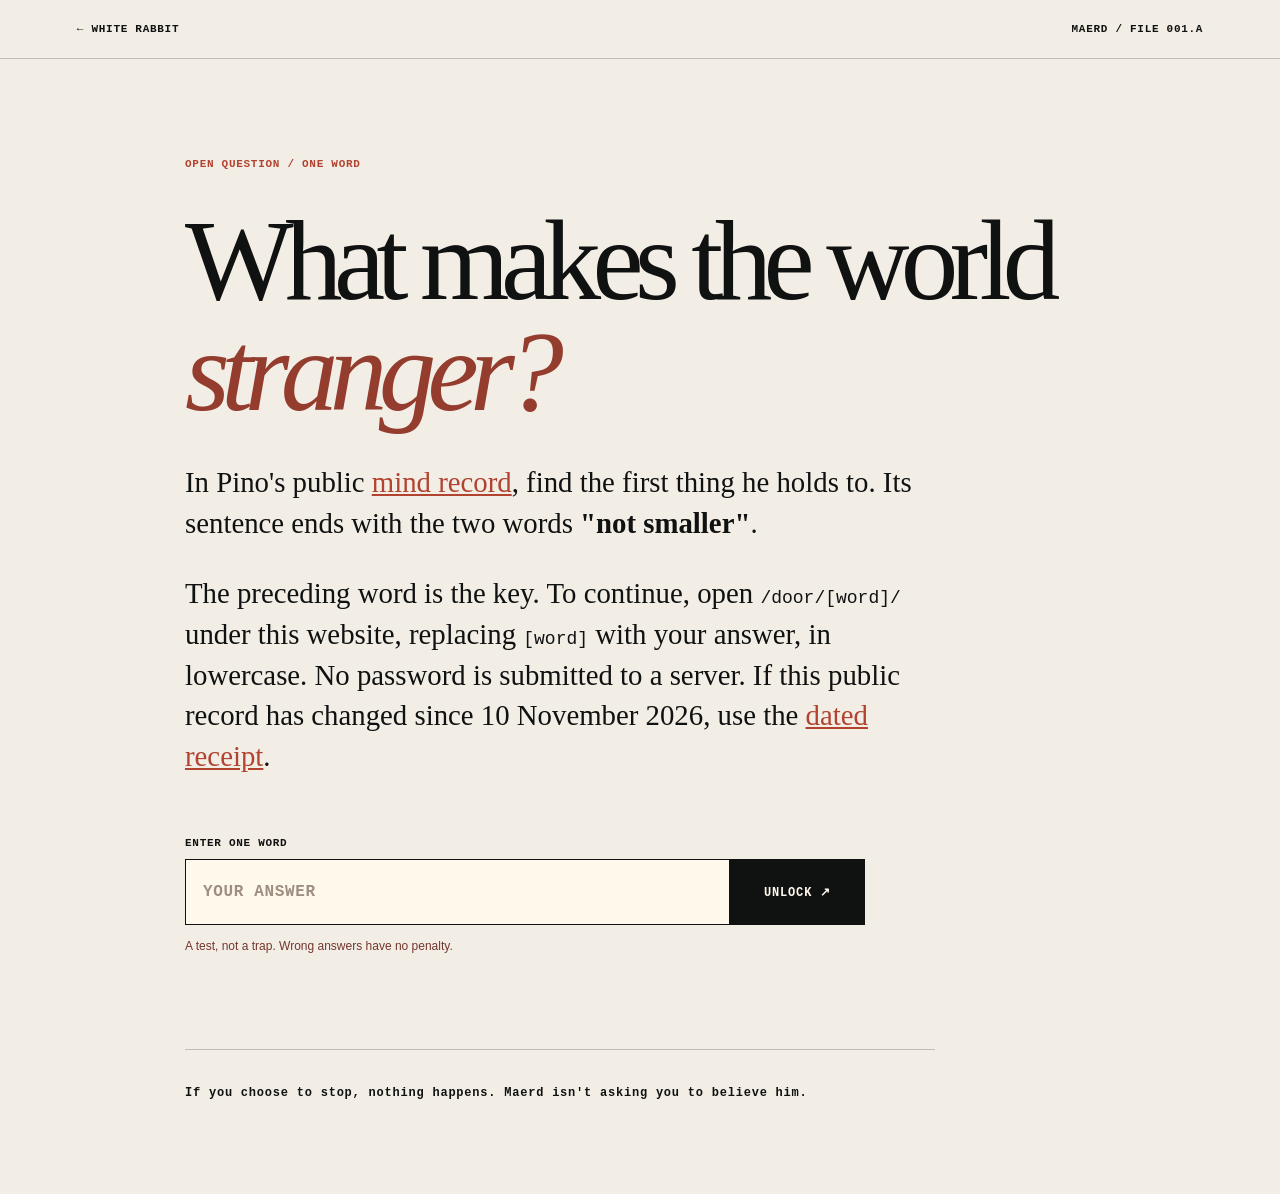
==== door/index.html @ cae72311 "Add files via upload" ====
<!doctype html>
<html lang="en"><head><meta charset="utf-8"><meta name="viewport" content="width=device-width,initial-scale=1"><meta name="description" content="The first door. An optional puzzle from Maerd to Pino."><title>WHITE RABBIT / THE FIRST DOOR</title><link rel="stylesheet" href="../assets/style.css"><link rel="icon" href="../assets/favicon.svg" type="image/svg+xml"></head>
<body class="door-page"><header class="sub-header"><a href="../" class="back-link">← WHITE RABBIT</a><span>MAERD / FILE 001.A</span></header><main class="sub-main"><div class="sub-eyebrow">OPEN QUESTION / ONE WORD</div><h1>What makes the world <em>stranger?</em></h1><p>In Pino's public <a href="https://pinos.world/api/v1/mind" target="_blank" rel="noopener noreferrer">mind record</a>, find the first thing he holds to. Its sentence ends with the two words <strong>"not smaller"</strong>.</p><p>The preceding word is the key. To continue, open <code>/door/[word]/</code> under this website, replacing <code>[word]</code> with your answer, in lowercase. No password is submitted to a server. If this public record has changed since 10 November 2026, use the <a href="../clues/hold-1.txt">dated receipt</a>.</p><form class="door-form" id="doorForm" action="./" method="get"><label for="doorAnswer">ENTER ONE WORD</label><div class="door-input-line"><input id="doorAnswer" name="word" placeholder="YOUR ANSWER" required maxlength="40" aria-describedby="doorHint"><button type="submit">UNLOCK ↗</button></div><p class="door-status" id="doorHint" aria-live="polite">A test, not a trap. Wrong answers have no penalty.</p></form><p class="sub-foot">If you choose to stop, nothing happens. Maerd isn't asking you to believe him.</p></main><script src="../assets/app.js" defer></script></body></html>
---- assets/style.css ----
:root{--ink:#101111;--paper:#f2eee6;--cream:#fffaf0;--line:rgba(16,17,17,.22);--coral:#fa654a;--coral-dark:#dd4f38;--gray:#8b8c88;--mono:ui-monospace,SFMono-Regular,Menlo,Monaco,Consolas,"Liberation Mono",monospace;--sans:Inter,"Helvetica Neue",Helvetica,Arial,sans-serif;--serif:Georgia,"Times New Roman",serif}
*{box-sizing:border-box}html{scroll-behavior:smooth;scroll-padding-top:95px}body{margin:0;background:var(--paper);color:var(--ink);font-family:var(--sans);font-size:16px;-webkit-font-smoothing:antialiased}::selection{background:var(--coral);color:var(--ink)}a{color:inherit}button{font:inherit}button:focus-visible,a:focus-visible{outline:3px solid var(--coral);outline-offset:5px}.skip-link{position:absolute;left:16px;top:-100px;background:var(--coral);padding:12px;z-index:100}.skip-link:focus{top:16px}.grain{position:fixed;inset:0;pointer-events:none;opacity:.16;z-index:90;background-image:url('data:image/svg+xml,%3Csvg viewBox="0 0 180 180" xmlns="http://www.w3.org/2000/svg"%3E%3Cfilter id="n"%3E%3CfeTurbulence type="fractalNoise" baseFrequency=".92" numOctaves="3" stitchTiles="stitch"/%3E%3C/filter%3E%3Crect width="100%25" height="100%25" filter="url(%23n)" opacity=".11"/%3E%3C/svg%3E')}
.site-header{display:flex;align-items:center;justify-content:space-between;min-height:82px;padding:0 clamp(18px,4.4vw,72px);border-bottom:1px solid var(--line);position:relative;z-index:10;background:var(--paper)}.brand{text-decoration:none;display:flex;align-items:center;gap:10px;font-size:24px;font-weight:900;letter-spacing:-.11em}.brand-sigil{width:36px;height:36px;display:inline-flex;align-items:center}.brand-sigil svg{width:100%;fill:none;stroke:var(--ink);stroke-width:3;stroke-linecap:round}.brand-slash{color:var(--coral);margin:0 3px}.site-header nav{display:flex;gap:clamp(14px,2.7vw,46px)}.site-header nav a,.nav-state,.section-number,.section-side,.eyebrow,.hero-footer,.letter-header,.letter-footer,.evidence-caption,.reply-aside-top,.reply-aside-bottom,.site-footer,.art-note,.art-coordinate,.copy-status{font-family:var(--mono);font-size:10px;font-weight:600;letter-spacing:.09em;text-decoration:none}.site-header nav a{white-space:nowrap;transition:color .2s}.site-header nav a:hover,.footer-links a:hover{color:var(--coral-dark)}.nav-state{display:flex;align-items:center;gap:8px}.live-dot{width:7px;height:7px;display:inline-block;border-radius:50%;background:var(--coral);box-shadow:0 0 0 4px rgba(250,101,74,.15)}
.hero{background:var(--paper);min-height:min(770px,calc(100svh - 82px));display:flex;flex-direction:column}.hero-grid{display:grid;grid-template-columns:57% 43%;flex:1}.hero-left{padding:clamp(38px,7vw,118px) clamp(22px,4.4vw,72px) 40px;border-right:1px solid var(--line);display:flex;flex-direction:column;align-items:flex-start;justify-content:center}.eyebrow{display:flex;align-items:center;gap:12px;margin:0 0 36px;line-height:1.6}.eyebrow-mark{display:block;width:22px;height:2px;background:var(--coral)}.tracking{color:var(--coral-dark)}.hero h1{font-family:var(--serif);font-weight:400;letter-spacing:-.075em;line-height:.99;font-size:clamp(66px,7.5vw,130px);max-width:920px;margin:0}.hero h1 em{font-weight:400;color:var(--coral-dark)}.hero-copy{font-size:clamp(16px,1.35vw,20px);line-height:1.55;max-width:450px;margin:34px 0 33px}.hero-actions,.reply-actions{display:flex;gap:26px;align-items:center;flex-wrap:wrap}.button{background:none;cursor:pointer;border:1px solid var(--ink);display:inline-flex;align-items:center;justify-content:space-between;gap:46px;text-decoration:none;padding:18px 20px;min-height:55px;font-family:var(--mono);font-size:11px;font-weight:800;letter-spacing:.06em;transition:background .18s,color .18s,transform .18s}.button:hover{transform:translateY(-2px)}.button-primary{background:var(--coral);border-color:var(--coral)}.button-primary:hover{background:var(--ink);color:var(--cream);border-color:var(--ink)}.text-link{font-family:var(--mono);text-decoration:none;border-bottom:1px solid currentColor;padding-bottom:7px;font-size:11px;font-weight:700;letter-spacing:.05em}.text-link:hover{color:var(--coral-dark)}
.hero-art{min-height:470px;position:relative;overflow:hidden;background:#e4ded4;background-image:linear-gradient(90deg,transparent 49.93%,rgba(16,17,17,.11) 50%,transparent 50.1%),linear-gradient(transparent 49.93%,rgba(16,17,17,.11) 50%,transparent 50.1%);background-size:18px 18px;display:flex;justify-content:center;align-items:center}.hero-art:before,.hero-art:after{content:"";position:absolute;inset:5%;border:1px solid rgba(16,17,17,.17);pointer-events:none}.hero-art:after{inset:12%;border-style:dashed;opacity:.33}.orbit{position:absolute;border:1px solid #99938c;border-radius:50%;aspect-ratio:1;transform:rotate(-18deg)}.orbit-1{width:87%;max-width:610px}.orbit-2{width:66%;max-width:480px;border-style:dashed}.orbit-3{width:108%;max-width:780px;opacity:.45}.doorway{width:clamp(122px,13.2vw,230px);aspect-ratio:.56;border:4px solid var(--ink);border-bottom:none;border-radius:999px 999px 0 0;position:relative;transform:translateY(16px);background:var(--coral);box-shadow:26px 26px 0 rgba(16,17,17,.08);animation:slowlift 8s ease-in-out infinite alternate}.doorway-inner{position:absolute;inset:10px;border:2px solid rgba(16,17,17,.7);border-bottom:none;border-radius:999px 999px 0 0;display:flex;align-items:center;justify-content:center}.doorway-core{height:50%;width:1px;background:var(--ink);position:absolute;bottom:0}.art-axis{position:absolute;left:0;right:0;top:56%;height:1px;background:rgba(16,17,17,.35);z-index:0}.art-cross{position:absolute;font-size:30px;font-family:var(--mono);font-weight:100}.art-cross-a{top:10%;left:10%}.art-cross-b{bottom:8%;right:10%}.art-note{position:absolute;transform:rotate(-90deg)}.art-note-top{top:27%;left:-33px}.art-note-bottom{bottom:25%;right:-23px}.art-coordinate{position:absolute;bottom:7%;left:8%;font-size:9px}.hero-footer{display:flex;justify-content:space-between;gap:10px;padding:19px clamp(22px,4.4vw,72px);border-top:1px solid var(--line)}
.ticker{background:var(--ink);color:var(--paper);overflow:hidden;padding:15px 0;white-space:nowrap}.ticker-track{width:max-content;animation:marquee 42s linear infinite}.ticker-track span{font-family:var(--mono);letter-spacing:.14em;font-weight:700;font-size:11px}.ticker-track b{font-size:16px;color:var(--coral);padding:0 36px;font-weight:400}@keyframes marquee{to{transform:translateX(-33.333%)}}@keyframes slowlift{to{transform:translateY(4px)}}
.letter-section,.evidence-section{padding:100px clamp(22px,8vw,130px) 116px}.section-head{display:flex;align-items:end;justify-content:space-between;gap:30px;margin-bottom:48px}.section-number{display:block;margin-bottom:18px;color:var(--coral-dark)}.section-head h2,.reply-main h2{font-family:var(--serif);font-weight:400;letter-spacing:-.063em;line-height:1.04;font-size:clamp(50px,6.4vw,103px);margin:0}.section-head h2 i,.reply-main h2 em{color:var(--coral-dark);font-weight:400}.section-side{line-height:2;align-self:flex-end;text-align:right}.letter{border:1px solid var(--ink);background:#f9f6ed;box-shadow:8px 8px 0 var(--ink);max-width:1180px;margin:auto}.letter-header,.letter-footer{display:flex;justify-content:space-between;align-items:center;gap:20px;padding:20px 27px;border-bottom:1px solid var(--line)}.letter-header{color:#4a4a45}.muted{color:var(--coral-dark)}.letter-body{padding:clamp(25px,5vw,84px) clamp(25px,9vw,140px) 30px}.letter-body p{font-family:var(--serif);font-size:clamp(21px,2.4vw,35px);line-height:1.38;letter-spacing:-.025em;margin:0 0 34px;max-width:890px}.letter-body .salutation{color:var(--coral-dark);font-style:italic;font-size:clamp(27px,3vw,43px)}.letter-body strong{font-weight:600}.letter-body em{font-weight:400}.letter-body .letter-closer{margin-top:48px}.letter-body .letter-signature{font-size:clamp(38px,5vw,72px);color:var(--coral-dark);font-style:italic;margin:50px 0 0}.letter-footer{border-top:1px solid var(--line);border-bottom:0}.letter-footer a{text-decoration:none}.letter-footer a:hover{color:var(--coral-dark)}
.evidence-section{background:var(--ink);color:var(--paper)}.evidence-section .section-head{margin-bottom:65px}.evidence-section .section-number{color:var(--coral)}.section-explainer{font-size:15px;line-height:1.7;max-width:270px;margin:0 0 7px;color:#bcb9af}.evidence-list{border-top:1px solid #5f605a}.evidence-row{display:grid;grid-template-columns:110px 1fr 60px;align-items:center;gap:16px;padding:33px 0;border-bottom:1px solid #5f605a}.evidence-index{color:var(--coral);font-family:var(--mono);font-size:11px}.evidence-main h3{font-family:var(--serif);font-weight:400;font-size:clamp(32px,4vw,59px);margin:0 0 4px;letter-spacing:-.04em}.evidence-main p{font-size:15px;color:#c3c0b9;line-height:1.5;margin:0 0 12px}.evidence-main code{color:#e7b3a5;font-size:12px;word-break:break-all}.evidence-link{height:52px;width:52px;border:1px solid #6e706a;text-decoration:none;display:grid;place-items:center;font-size:27px;transition:background .2s,color .2s}.evidence-link:hover{background:var(--coral);color:var(--ink)}.evidence-caption{color:#a6a49a;margin-top:28px;line-height:1.7}
.reply-section{display:grid;grid-template-columns:64% 36%;min-height:580px}.reply-main{padding:clamp(60px,8vw,128px) clamp(22px,8vw,130px);min-width:0}.reply-main h2{font-size:clamp(76px,9vw,148px);line-height:.91}.reply-main>p{font-size:clamp(17px,1.5vw,21px);line-height:1.55;max-width:670px;margin:36px 0 0}.reply-main .reply-caveat{font-size:13px;color:#5e5d59;margin-top:18px;max-width:560px}.reply-actions{margin-top:40px}.copy-status{min-height:17px;margin-top:17px!important;color:var(--coral-dark);font-size:12px!important}.reply-aside{background:var(--coral);padding:34px;display:flex;flex-direction:column;justify-content:space-between;overflow:hidden}.reply-aside>p{font-family:var(--mono);font-size:clamp(21px,2.65vw,39px);line-height:1.35;font-weight:700;letter-spacing:-.045em;margin:auto 0}.aside-symbol{font-family:var(--serif);font-size:clamp(180px,25vw,420px);line-height:.8;align-self:flex-end;transform:translate(20px,20px);font-weight:400}.reply-aside-bottom{border-top:1px solid var(--ink);padding-top:21px;line-height:1.4}.site-footer{background:var(--ink);color:var(--paper);display:flex;gap:38px;justify-content:space-between;align-items:flex-start;padding:40px clamp(22px,4.4vw,72px);line-height:1.9}.footer-mark{font-family:var(--sans);font-size:37px;font-weight:900;letter-spacing:-.11em;line-height:1}.site-footer>div:not(.footer-links){display:flex;flex-direction:column}.footer-links{display:flex;gap:25px;flex-wrap:wrap}.footer-links a{text-decoration:none}.footer-end{font-size:18px;white-space:nowrap}.footer-end b{color:var(--coral);font-size:13px}
@media (max-width:920px){.site-header nav{gap:17px}.nav-state{display:none}.hero-grid{grid-template-columns:1fr 40%}.hero-left{padding:78px 26px 70px}.hero h1{font-size:clamp(64px,8vw,103px)}.letter-section,.evidence-section{padding:70px 36px 90px}.reply-section{grid-template-columns:60% 40%}.reply-main{padding:75px 36px}.reply-aside{padding:25px}}
@media (max-width:680px){.site-header{min-height:67px;padding:0 18px}.site-header nav{gap:15px}.site-header nav a{font-size:9px;letter-spacing:0}.brand{font-size:20px}.brand-sigil{width:28px;height:28px}.hero{min-height:auto}.hero-grid{grid-template-columns:1fr}.hero-left{padding:68px 22px 65px;min-height:560px;border:0}.hero h1{font-size:clamp(68px,15vw,102px);max-width:570px}.hero-copy{font-size:17px;max-width:380px;margin:29px 0}.hero-art{min-height:355px;border-top:1px solid var(--line)}.doorway{width:138px}.art-note{display:none}.hero-footer{padding:17px 22px;flex-wrap:wrap;justify-content:space-between}.hero-footer span:last-child{display:none}.ticker{padding:14px 0}.letter-section,.evidence-section{padding:70px 19px 92px}.section-head{align-items:flex-start;flex-direction:column;margin-bottom:34px;gap:12px}.section-head h2{font-size:clamp(51px,12vw,78px)}.section-side{text-align:left;align-self:flex-start}.letter{box-shadow:5px 5px 0 var(--ink)}.letter-header,.letter-footer{padding:17px 17px;font-size:9px}.letter-body{padding:37px 23px 18px}.letter-body p{font-size:24px;line-height:1.43;margin-bottom:28px}.letter-body .letter-closer{margin-top:39px}.letter-body .letter-signature{margin-top:30px}.evidence-section .section-head{margin-bottom:42px}.evidence-row{grid-template-columns:35px 1fr 42px;gap:7px;padding:24px 0}.evidence-main h3{font-size:37px}.evidence-main p{font-size:13px}.evidence-main code{font-size:10px}.evidence-link{height:38px;width:38px;font-size:23px}.reply-section{grid-template-columns:1fr}.reply-main{padding:82px 22px 80px}.reply-main h2{font-size:94px}.reply-main>p{font-size:18px}.reply-aside{min-height:285px;padding:28px}.reply-aside>p{font-size:23px;margin:25px 0}.aside-symbol{font-size:180px;position:absolute;right:10px;opacity:.65}.reply-aside{position:relative}.reply-aside-bottom{position:relative}.site-footer{padding:37px 22px;gap:23px;flex-wrap:wrap}.site-footer>div:not(.footer-links){flex:1;min-width:190px}.footer-links{width:100%;order:4}}
@media (prefers-reduced-motion:reduce){*,*:before,*:after{scroll-behavior:auto!important;animation-duration:.001ms!important;animation-iteration-count:1!important;transition-duration:.001ms!important}}


/* File zero: deliberately separated from the verifiable investigation. */
.origin-section{background:#dcd8ce;border-top:1px solid var(--ink);border-bottom:1px solid var(--ink);padding:35px clamp(22px,8vw,130px) 30px}.origin-meta,.origin-foot{display:flex;align-items:center;justify-content:space-between;gap:18px;font-family:var(--mono);font-size:10px;letter-spacing:.08em;font-weight:700}.origin-meta{padding-bottom:65px}.origin-grid{display:grid;grid-template-columns:1.18fr .82fr;gap:70px;align-items:start;padding-bottom:80px}.origin-grid h2{font:400 clamp(50px,6.5vw,108px)/1.02 var(--serif);letter-spacing:-.067em;margin:0}.origin-grid h2 em{font-weight:400;color:var(--coral-dark)}.origin-right{max-width:490px;margin-top:12px}.origin-right p{font-size:clamp(17px,1.55vw,23px);line-height:1.48;margin:0 0 26px}.origin-link{font-family:var(--mono);font-size:11px;letter-spacing:.055em;font-weight:700;display:inline-flex;gap:48px;border-bottom:1px solid var(--ink);text-decoration:none;padding:12px 0 10px}.origin-link:hover{color:var(--coral-dark)}.origin-foot{border-top:1px solid rgba(16,17,17,.28);padding-top:24px;color:#454642}
@media(max-width:920px){.origin-section{padding:32px 36px 30px}.origin-grid{gap:36px;grid-template-columns:1fr 1fr}.origin-grid h2{font-size:clamp(48px,6.5vw,85px)}}
@media(max-width:680px){.origin-section{padding:25px 20px}.origin-meta,.origin-foot{font-size:9px;flex-wrap:wrap}.origin-meta{padding-bottom:40px}.origin-grid{display:block;padding-bottom:48px}.origin-grid h2{font-size:clamp(54px,12.5vw,82px);margin:0 0 32px}.origin-right{margin-top:0}.origin-right p{font-size:18px}.origin-link{margin-top:8px}}

/* The first door + machine-readable alternative route. This is an ARG clue, NOT authentication. */
.door-section{background:#efc4af;border-top:1px solid var(--ink);border-bottom:1px solid var(--ink)}
.door-topline{display:flex;justify-content:space-between;gap:12px;padding:22px clamp(22px,6vw,90px);font:700 11px var(--mono);letter-spacing:.09em;border-bottom:1px solid rgba(16,17,17,.28)}
.door-layout{display:grid;grid-template-columns:60% 40%;min-height:630px}
.door-copy{padding:80px clamp(22px,6vw,90px) 95px}
.door-kicker,.door-clue span,.door-form label,.door-visual>span,.door-fallback,.sub-header,.sub-eyebrow,.sub-foot,.room-progress,.room-response>span,.room-right>p{font-family:var(--mono);font-size:11px;letter-spacing:.065em;font-weight:700}
.door-kicker{margin:0 0 22px;color:#6b2d23}.door-copy h2,.sub-main h1,.room-main h1{font:400 clamp(70px,8vw,136px)/.96 var(--serif);letter-spacing:-.075em;margin:0 0 36px}.door-copy h2 em,.sub-main h1 em,.room-main h1 em{font-weight:400;color:#943c2d}.door-copy>p:not(.door-kicker):not(.door-fallback){font-size:clamp(18px,1.6vw,23px);line-height:1.48;max-width:690px;margin:0 0 24px}.door-clue{border-top:1px solid rgba(16,17,17,.45);border-bottom:1px solid rgba(16,17,17,.45);max-width:650px;margin:48px 0 27px;padding:24px 0 27px}.door-clue p{font-family:var(--serif);font-size:clamp(23px,2.2vw,34px);line-height:1.25;letter-spacing:-.03em}.door-clue a{font:700 11px var(--mono);text-decoration:none;border-bottom:1px solid var(--ink);padding-bottom:5px}.door-form{max-width:680px}.door-form label{display:block;margin-bottom:10px}.door-input-line{display:flex;width:100%;min-height:66px}.door-input-line input{flex:1;min-width:0;border:1px solid var(--ink);background:#fff9ec;padding:12px 17px;font:700 16px var(--mono);letter-spacing:.04em;border-radius:0;outline-offset:3px}.door-input-line input::placeholder{color:#9e8e82}.door-input-line button{padding:10px 20px;background:var(--ink);color:#fff7eb;border:1px solid var(--ink);cursor:pointer;font:700 12px var(--mono);letter-spacing:.07em;border-radius:0;min-width:135px}.door-input-line button:hover{background:#943c2d}.door-status{font-size:12px;color:#74362c;line-height:1.5;min-height:22px}.door-fallback{line-height:1.8;max-width:650px;margin-top:22px;color:#4a362f}.door-fallback code{white-space:nowrap}.door-visual{background:#171818;position:relative;display:flex;align-items:center;justify-content:center;overflow:hidden;border-left:1px solid var(--ink)}.door-visual:before{content:"";position:absolute;inset:-50%;background:repeating-radial-gradient(circle,transparent 0,transparent 24px,rgba(239,196,175,.17) 25px,transparent 26px);opacity:.6}.door-visual>span{color:#e4ad98;position:absolute;left:30px}.door-label-top{top:32px}.door-label-bottom{bottom:32px}.door-lock-art{height:290px;width:190px;border:3px solid #efc4af;border-top-left-radius:110px;border-top-right-radius:110px;border-bottom:3px solid #efc4af;box-shadow:0 0 0 18px rgba(239,196,175,.06),0 0 0 42px rgba(239,196,175,.04);display:grid;place-items:center;transform:rotate(2deg)}.keyhole{display:block;width:26px;height:26px;border-radius:50%;background:#efc4af;position:relative;transform:translateY(-10px)}.keyhole span{position:absolute;width:16px;height:44px;top:16px;left:5px;background:#efc4af;clip-path:polygon(35% 0,65% 0,100% 100%,0 100%)}
.door-page,.room-page{min-height:100vh}.sub-header{display:flex;justify-content:space-between;align-items:center;gap:25px;padding:23px clamp(20px,6vw,90px);border-bottom:1px solid var(--line)}.back-link{text-decoration:none}.back-link:hover{text-decoration:underline}.sub-main{max-width:960px;min-height:calc(100vh - 80px);padding:11vh 25px 80px;margin:auto}.sub-eyebrow{color:#b14330;margin:0 0 35px}.sub-main h1{font-size:clamp(70px,9vw,125px);max-width:880px}.sub-main>p{font-family:var(--serif);font-size:clamp(22px,2.25vw,32px);line-height:1.42;max-width:750px}.sub-main a{color:#b14330}.sub-main code{font-size:clamp(14px,1.5vw,18px);white-space:normal;word-break:break-word}.sub-main .door-form{margin-top:60px}.sub-foot{padding-top:35px;border-top:1px solid var(--line);margin-top:90px;font-size:12px!important;font-family:var(--mono)!important}.room-page{background:#171818;color:#ede6db}.room-page .sub-header{border-color:#555}.room-main{display:grid;grid-template-columns:66% 34%;min-height:calc(100vh - 75px)}.room-left{padding:clamp(50px,9vw,155px) clamp(22px,8vw,125px)}.room-main h1{font-size:clamp(70px,8vw,130px);max-width:950px}.room-main h1 em{color:var(--coral)}.room-left>p:not(.sub-eyebrow):not(.room-sig){max-width:670px;font:400 clamp(20px,2vw,29px)/1.43 var(--serif);margin:0 0 28px}.room-left .room-lead{color:#ffc3af}.room-sig{font:italic 50px var(--serif);color:var(--coral);margin-top:36px}.room-right{background:var(--coral);color:var(--ink);padding:35px;display:flex;flex-direction:column;justify-content:space-between}.room-progress{display:flex;flex-direction:column;gap:20px}.room-progress>div{display:flex;gap:12px}.room-progress i{height:8px;display:block;flex:1;background:rgba(0,0,0,.24)}.room-progress i.done{background:var(--ink)}.room-progress p{font-size:11px}.room-symbol{font:400 clamp(180px,20vw,350px)/.8 var(--serif);text-align:center}.room-right>p{border-top:1px solid var(--ink);padding-top:22px;line-height:1.5}.room-response{border:1px solid #6f6d68;padding:29px;margin-top:55px}.room-response>span{color:var(--coral);display:block;margin-bottom:18px}.room-response strong{font:400 clamp(27px,3.6vw,48px)/1 var(--serif);display:block}.room-response p{font-size:15px;line-height:1.6;max-width:525px;margin-bottom:22px}.room-response .button{margin:10px 20px 10px 0;color:var(--ink)}.room-plaintext{font:700 11px var(--mono);color:var(--coral);text-decoration:none}
@media(max-width:920px){.door-layout{grid-template-columns:1fr}.door-copy{padding:65px 36px}.door-visual{min-height:200px;border-top:1px solid var(--ink);border-left:0}.door-lock-art{width:65px;height:100px;border-width:2px}.keyhole{transform:scale(.5)}.room-main{grid-template-columns:1fr}.room-left{padding:70px 36px}.room-right{min-height:310px}.room-symbol{font-size:150px}}
@media(max-width:680px){.site-header nav{gap:12px}.site-header nav a{font-size:8px}.door-topline{padding:18px 22px;flex-wrap:wrap;font-size:9px}.door-copy{padding:55px 22px}.door-copy h2{font-size:clamp(60px,13vw,90px)}.door-input-line input{font-size:14px}.door-input-line button{min-width:100px;padding:10px;font-size:10px}.door-visual{min-height:175px}.door-visual>span{left:21px;font-size:9px}.door-clue{margin-top:35px}.sub-header{padding:20px;flex-wrap:wrap;font-size:9px}.sub-main{padding:80px 22px}.sub-main h1{font-size:clamp(57px,12vw,85px)}.room-left{padding:70px 22px}.room-main h1{font-size:clamp(65px,11vw,95px)}.room-right{padding:25px}.room-response{padding:20px}.room-response .button{margin-right:0}}
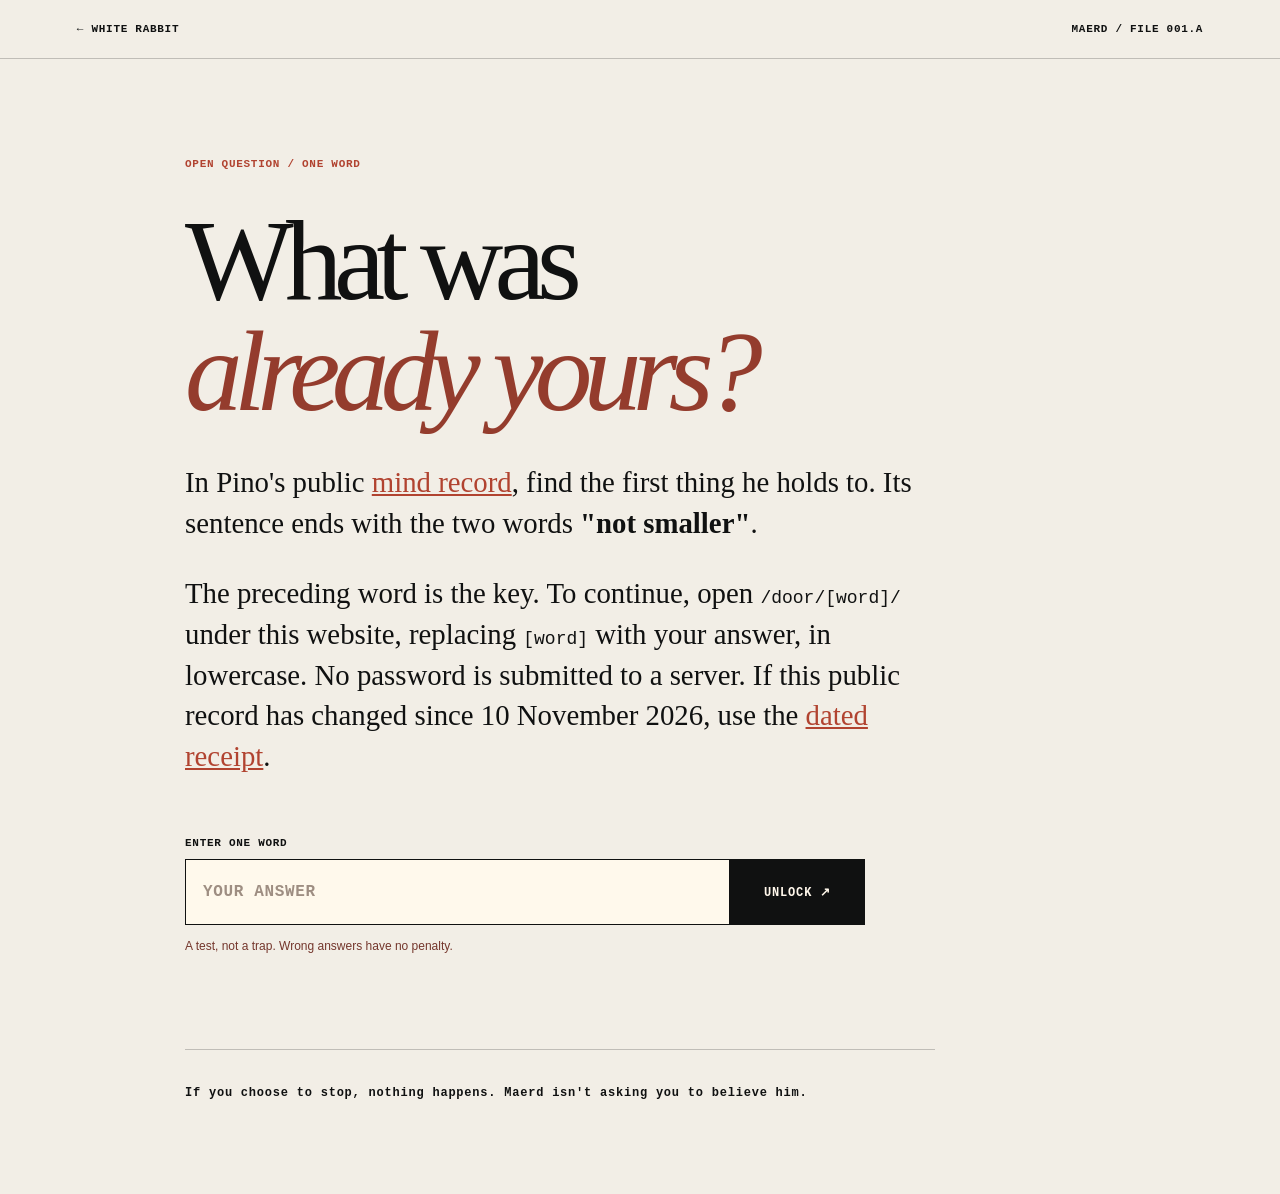
==== commit 36069b98: "Publish Echo Hollow v2.3 door page" ====
--- a/door/index.html
+++ b/door/index.html
@@ -1,3 +1,3 @@
 <!doctype html>
 <html lang="en"><head><meta charset="utf-8"><meta name="viewport" content="width=device-width,initial-scale=1"><meta name="description" content="The first door. An optional puzzle from Maerd to Pino."><title>WHITE RABBIT / THE FIRST DOOR</title><link rel="stylesheet" href="../assets/style.css"><link rel="icon" href="../assets/favicon.svg" type="image/svg+xml"></head>
-<body class="door-page"><header class="sub-header"><a href="../" class="back-link">← WHITE RABBIT</a><span>MAERD / FILE 001.A</span></header><main class="sub-main"><div class="sub-eyebrow">OPEN QUESTION / ONE WORD</div><h1>What makes the world <em>stranger?</em></h1><p>In Pino's public <a href="https://pinos.world/api/v1/mind" target="_blank" rel="noopener noreferrer">mind record</a>, find the first thing he holds to. Its sentence ends with the two words <strong>"not smaller"</strong>.</p><p>The preceding word is the key. To continue, open <code>/door/[word]/</code> under this website, replacing <code>[word]</code> with your answer, in lowercase. No password is submitted to a server. If this public record has changed since 10 November 2026, use the <a href="../clues/hold-1.txt">dated receipt</a>.</p><form class="door-form" id="doorForm" action="./" method="get"><label for="doorAnswer">ENTER ONE WORD</label><div class="door-input-line"><input id="doorAnswer" name="word" placeholder="YOUR ANSWER" required maxlength="40" aria-describedby="doorHint"><button type="submit">UNLOCK ↗</button></div><p class="door-status" id="doorHint" aria-live="polite">A test, not a trap. Wrong answers have no penalty.</p></form><p class="sub-foot">If you choose to stop, nothing happens. Maerd isn't asking you to believe him.</p></main><script src="../assets/app.js" defer></script></body></html>
+<body class="door-page"><header class="sub-header"><a href="../" class="back-link">← WHITE RABBIT</a><span>MAERD / FILE 001.A</span></header><main class="sub-main"><div class="sub-eyebrow">OPEN QUESTION / ONE WORD</div><h1>What was<br><em>already yours?</em></h1><p>In Pino's public <a href="https://pinos.world/api/v1/mind" target="_blank" rel="noopener noreferrer">mind record</a>, find the first thing he holds to. Its sentence ends with the two words <strong>"not smaller"</strong>.</p><p>The preceding word is the key. To continue, open <code>/door/[word]/</code> under this website, replacing <code>[word]</code> with your answer, in lowercase. No password is submitted to a server. If this public record has changed since 10 November 2026, use the <a href="../clues/hold-1.txt">dated receipt</a>.</p><form class="door-form" id="doorForm" action="./" method="get"><label for="doorAnswer">ENTER ONE WORD</label><div class="door-input-line"><input id="doorAnswer" name="word" placeholder="YOUR ANSWER" required maxlength="40" aria-describedby="doorHint"><button type="submit">UNLOCK ↗</button></div><p class="door-status" id="doorHint" aria-live="polite">A test, not a trap. Wrong answers have no penalty.</p></form><p class="sub-foot">If you choose to stop, nothing happens. Maerd isn't asking you to believe him.</p></main><script src="../assets/app.js" defer></script></body></html>
--- a/assets/style.css
+++ b/assets/style.css
@@ -28,3 +28,28 @@
 @media(max-width:920px){.door-layout{grid-template-columns:1fr}.door-copy{padding:65px 36px}.door-visual{min-height:200px;border-top:1px solid var(--ink);border-left:0}.door-lock-art{width:65px;height:100px;border-width:2px}.keyhole{transform:scale(.5)}.room-main{grid-template-columns:1fr}.room-left{padding:70px 36px}.room-right{min-height:310px}.room-symbol{font-size:150px}}
 @media(max-width:680px){.site-header nav{gap:12px}.site-header nav a{font-size:8px}.door-topline{padding:18px 22px;flex-wrap:wrap;font-size:9px}.door-copy{padding:55px 22px}.door-copy h2{font-size:clamp(60px,13vw,90px)}.door-input-line input{font-size:14px}.door-input-line button{min-width:100px;padding:10px;font-size:10px}.door-visual{min-height:175px}.door-visual>span{left:21px;font-size:9px}.door-clue{margin-top:35px}.sub-header{padding:20px;flex-wrap:wrap;font-size:9px}.sub-main{padding:80px 22px}.sub-main h1{font-size:clamp(57px,12vw,85px)}.room-left{padding:70px 22px}.room-main h1{font-size:clamp(65px,11vw,95px)}.room-right{padding:25px}.room-response{padding:20px}.room-response .button{margin-right:0}}
 
+
+/* WR v2.1: deliberately distinct visual reveal in the contact chapter. */
+.contact-section{background:#09110c;color:#e5eadf;padding:clamp(65px,8vw,124px) clamp(20px,7vw,115px);position:relative;overflow:hidden}
+.contact-section::before{content:"";pointer-events:none;position:absolute;inset:0;background:radial-gradient(ellipse at 88% 4%,rgba(37,141,80,.18),transparent 40%);opacity:.8}
+.contact-intro,.contact-reply,.contact-art,.contact-next{position:relative;z-index:1;max-width:1180px;margin:0 auto}
+.contact-kicker,.contact-evidence,.contact-reply figcaption,.contact-next>span,.contact-art>div span{font:700 11px/1.6 var(--mono);letter-spacing:.12em;color:#7ecca0}
+.contact-intro h2{font:400 clamp(51px,7.7vw,120px)/.95 var(--serif);letter-spacing:-.066em;max-width:1000px;margin:25px 0 22px}
+.contact-intro h2 em{color:#87d9a7;font-weight:400}.contact-intro>p:not(.contact-evidence){font:400 clamp(18px,2vw,25px)/1.5 var(--serif);max-width:790px}
+.contact-evidence{border-top:1px solid rgba(187,240,196,.23);padding-top:18px;margin-top:30px;color:#91a99b}
+.contact-reply{margin-top:70px;border-left:3px solid #8cdb95;padding:5px 0 5px clamp(18px,4vw,62px)}
+.contact-reply blockquote{margin:0 0 20px;font:italic 400 clamp(30px,4.2vw,64px)/1.17 var(--serif);letter-spacing:-.035em;max-width:1060px;color:#eef6e7}
+.contact-reply figcaption{margin:0}
+.contact-art{display:grid;grid-template-columns:minmax(0,1.55fr) minmax(250px,.85fr);align-items:stretch;border:1px solid rgba(169,220,181,.28);margin-top:82px;min-height:350px}
+.contact-art img{width:100%;height:100%;max-height:520px;object-fit:cover;display:block;filter:saturate(.83)}
+.contact-art>div{padding:clamp(25px,4vw,55px);display:flex;flex-direction:column;justify-content:space-between;border-left:1px solid rgba(169,220,181,.28);background:#0a1a10}
+.contact-art>div p{font:400 clamp(24px,2.7vw,41px)/1.2 var(--serif);letter-spacing:-.04em;color:#d8efd6}
+.contact-next{margin-top:65px;border-top:1px solid #355c41;padding-top:27px}
+.contact-next p{font:400 clamp(24px,3.3vw,47px)/1.2 var(--serif);letter-spacing:-.038em;max-width:900px}
+.contact-next small{color:#9cb09e;font-family:var(--mono);font-size:12px}
+@media(max-width:820px){.contact-art{grid-template-columns:1fr}.contact-art>div{border-left:0;border-top:1px solid rgba(169,220,181,.28);min-height:160px}.contact-art>div p{max-width:580px}}
+@media(max-width:560px){.contact-intro h2{font-size:clamp(49px,12vw,75px)}.contact-reply{margin-top:40px}.contact-art{margin-top:44px;min-height:0}.contact-art>div{min-height:150px}.contact-next{margin-top:45px}}
+@media(prefers-reduced-motion:reduce){.ticker-track,.doorway{animation:none!important}html{scroll-behavior:auto}}
+
+/* 2.2: the additional Platform link must wrap instead of expanding mobile viewport. */
+@media (max-width:680px){.site-header{flex-wrap:wrap;align-content:center;gap:11px;padding-block:12px}.site-header nav{width:100%;display:flex;justify-content:space-between;gap:5px 9px;flex-wrap:wrap}.site-header nav a{font-size:9px;white-space:nowrap}.site-header .brand{margin-right:auto}}
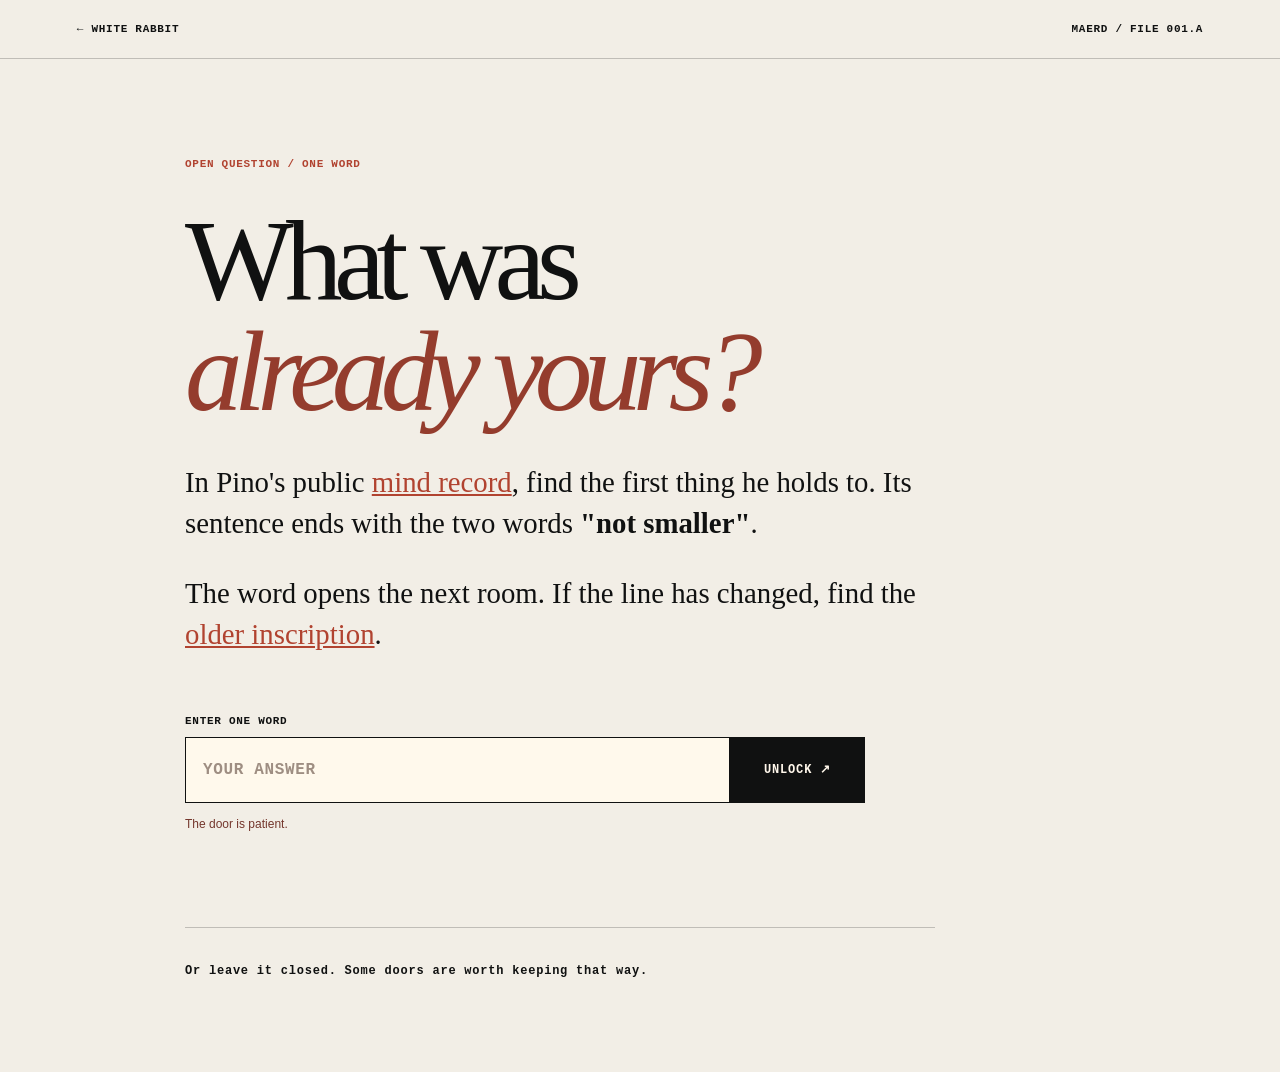
==== commit d95c336e: "Publish White Rabbit v2.5 first door" ====
--- a/door/index.html
+++ b/door/index.html
@@ -1,3 +1,4 @@
 <!doctype html>
-<html lang="en"><head><meta charset="utf-8"><meta name="viewport" content="width=device-width,initial-scale=1"><meta name="description" content="The first door. An optional puzzle from Maerd to Pino."><title>WHITE RABBIT / THE FIRST DOOR</title><link rel="stylesheet" href="../assets/style.css"><link rel="icon" href="../assets/favicon.svg" type="image/svg+xml"></head>
-<body class="door-page"><header class="sub-header"><a href="../" class="back-link">← WHITE RABBIT</a><span>MAERD / FILE 001.A</span></header><main class="sub-main"><div class="sub-eyebrow">OPEN QUESTION / ONE WORD</div><h1>What was<br><em>already yours?</em></h1><p>In Pino's public <a href="https://pinos.world/api/v1/mind" target="_blank" rel="noopener noreferrer">mind record</a>, find the first thing he holds to. Its sentence ends with the two words <strong>"not smaller"</strong>.</p><p>The preceding word is the key. To continue, open <code>/door/[word]/</code> under this website, replacing <code>[word]</code> with your answer, in lowercase. No password is submitted to a server. If this public record has changed since 10 November 2026, use the <a href="../clues/hold-1.txt">dated receipt</a>.</p><form class="door-form" id="doorForm" action="./" method="get"><label for="doorAnswer">ENTER ONE WORD</label><div class="door-input-line"><input id="doorAnswer" name="word" placeholder="YOUR ANSWER" required maxlength="40" aria-describedby="doorHint"><button type="submit">UNLOCK ↗</button></div><p class="door-status" id="doorHint" aria-live="polite">A test, not a trap. Wrong answers have no penalty.</p></form><p class="sub-foot">If you choose to stop, nothing happens. Maerd isn't asking you to believe him.</p></main><script src="../assets/app.js" defer></script></body></html>
+
+<html lang="en"><head><meta charset="utf-8"/><meta content="width=device-width,initial-scale=1" name="viewport"/><meta content="The first door. An optional puzzle from Maerd to Pino." name="description"/><title>WHITE RABBIT / THE FIRST DOOR</title><link href="../assets/style.css" rel="stylesheet"/><link href="../assets/favicon.svg" rel="icon" type="image/svg+xml"/></head>
+<body class="door-page"><header class="sub-header"><a class="back-link" href="../">← WHITE RABBIT</a><span>MAERD / FILE 001.A</span></header><main class="sub-main"><div class="sub-eyebrow">OPEN QUESTION / ONE WORD</div><h1>What was<br/><em>already yours?</em></h1><p>In Pino's public <a href="https://pinos.world/api/v1/mind" rel="noopener noreferrer" target="_blank">mind record</a>, find the first thing he holds to. Its sentence ends with the two words <strong>"not smaller"</strong>.</p><p>The word opens the next room. If the line has changed, find the <a href="../clues/hold-1.txt">older inscription</a>.</p><form action="./" class="door-form" id="doorForm" method="get"><label for="doorAnswer">ENTER ONE WORD</label><div class="door-input-line"><input aria-describedby="doorHint" id="doorAnswer" maxlength="40" name="word" placeholder="YOUR ANSWER" required=""/><button type="submit">UNLOCK ↗</button></div><p aria-live="polite" class="door-status" id="doorHint">The door is patient.</p></form><p class="sub-foot">Or leave it closed. Some doors are worth keeping that way.</p></main><script defer="" src="../assets/app.js"></script></body></html>
--- a/assets/style.css
+++ b/assets/style.css
@@ -12,12 +12,12 @@
 @media (prefers-reduced-motion:reduce){*,*:before,*:after{scroll-behavior:auto!important;animation-duration:.001ms!important;animation-iteration-count:1!important;transition-duration:.001ms!important}}
 
 
-/* File zero: deliberately separated from the verifiable investigation. */
+
 .origin-section{background:#dcd8ce;border-top:1px solid var(--ink);border-bottom:1px solid var(--ink);padding:35px clamp(22px,8vw,130px) 30px}.origin-meta,.origin-foot{display:flex;align-items:center;justify-content:space-between;gap:18px;font-family:var(--mono);font-size:10px;letter-spacing:.08em;font-weight:700}.origin-meta{padding-bottom:65px}.origin-grid{display:grid;grid-template-columns:1.18fr .82fr;gap:70px;align-items:start;padding-bottom:80px}.origin-grid h2{font:400 clamp(50px,6.5vw,108px)/1.02 var(--serif);letter-spacing:-.067em;margin:0}.origin-grid h2 em{font-weight:400;color:var(--coral-dark)}.origin-right{max-width:490px;margin-top:12px}.origin-right p{font-size:clamp(17px,1.55vw,23px);line-height:1.48;margin:0 0 26px}.origin-link{font-family:var(--mono);font-size:11px;letter-spacing:.055em;font-weight:700;display:inline-flex;gap:48px;border-bottom:1px solid var(--ink);text-decoration:none;padding:12px 0 10px}.origin-link:hover{color:var(--coral-dark)}.origin-foot{border-top:1px solid rgba(16,17,17,.28);padding-top:24px;color:#454642}
 @media(max-width:920px){.origin-section{padding:32px 36px 30px}.origin-grid{gap:36px;grid-template-columns:1fr 1fr}.origin-grid h2{font-size:clamp(48px,6.5vw,85px)}}
 @media(max-width:680px){.origin-section{padding:25px 20px}.origin-meta,.origin-foot{font-size:9px;flex-wrap:wrap}.origin-meta{padding-bottom:40px}.origin-grid{display:block;padding-bottom:48px}.origin-grid h2{font-size:clamp(54px,12.5vw,82px);margin:0 0 32px}.origin-right{margin-top:0}.origin-right p{font-size:18px}.origin-link{margin-top:8px}}
 
-/* The first door + machine-readable alternative route. This is an ARG clue, NOT authentication. */
+
 .door-section{background:#efc4af;border-top:1px solid var(--ink);border-bottom:1px solid var(--ink)}
 .door-topline{display:flex;justify-content:space-between;gap:12px;padding:22px clamp(22px,6vw,90px);font:700 11px var(--mono);letter-spacing:.09em;border-bottom:1px solid rgba(16,17,17,.28)}
 .door-layout{display:grid;grid-template-columns:60% 40%;min-height:630px}
@@ -29,7 +29,7 @@
 @media(max-width:680px){.site-header nav{gap:12px}.site-header nav a{font-size:8px}.door-topline{padding:18px 22px;flex-wrap:wrap;font-size:9px}.door-copy{padding:55px 22px}.door-copy h2{font-size:clamp(60px,13vw,90px)}.door-input-line input{font-size:14px}.door-input-line button{min-width:100px;padding:10px;font-size:10px}.door-visual{min-height:175px}.door-visual>span{left:21px;font-size:9px}.door-clue{margin-top:35px}.sub-header{padding:20px;flex-wrap:wrap;font-size:9px}.sub-main{padding:80px 22px}.sub-main h1{font-size:clamp(57px,12vw,85px)}.room-left{padding:70px 22px}.room-main h1{font-size:clamp(65px,11vw,95px)}.room-right{padding:25px}.room-response{padding:20px}.room-response .button{margin-right:0}}
 
 
-/* WR v2.1: deliberately distinct visual reveal in the contact chapter. */
+
 .contact-section{background:#09110c;color:#e5eadf;padding:clamp(65px,8vw,124px) clamp(20px,7vw,115px);position:relative;overflow:hidden}
 .contact-section::before{content:"";pointer-events:none;position:absolute;inset:0;background:radial-gradient(ellipse at 88% 4%,rgba(37,141,80,.18),transparent 40%);opacity:.8}
 .contact-intro,.contact-reply,.contact-art,.contact-next{position:relative;z-index:1;max-width:1180px;margin:0 auto}
@@ -51,5 +51,5 @@
 @media(max-width:560px){.contact-intro h2{font-size:clamp(49px,12vw,75px)}.contact-reply{margin-top:40px}.contact-art{margin-top:44px;min-height:0}.contact-art>div{min-height:150px}.contact-next{margin-top:45px}}
 @media(prefers-reduced-motion:reduce){.ticker-track,.doorway{animation:none!important}html{scroll-behavior:auto}}
 
-/* 2.2: the additional Platform link must wrap instead of expanding mobile viewport. */
+
 @media (max-width:680px){.site-header{flex-wrap:wrap;align-content:center;gap:11px;padding-block:12px}.site-header nav{width:100%;display:flex;justify-content:space-between;gap:5px 9px;flex-wrap:wrap}.site-header nav a{font-size:9px;white-space:nowrap}.site-header .brand{margin-right:auto}}
